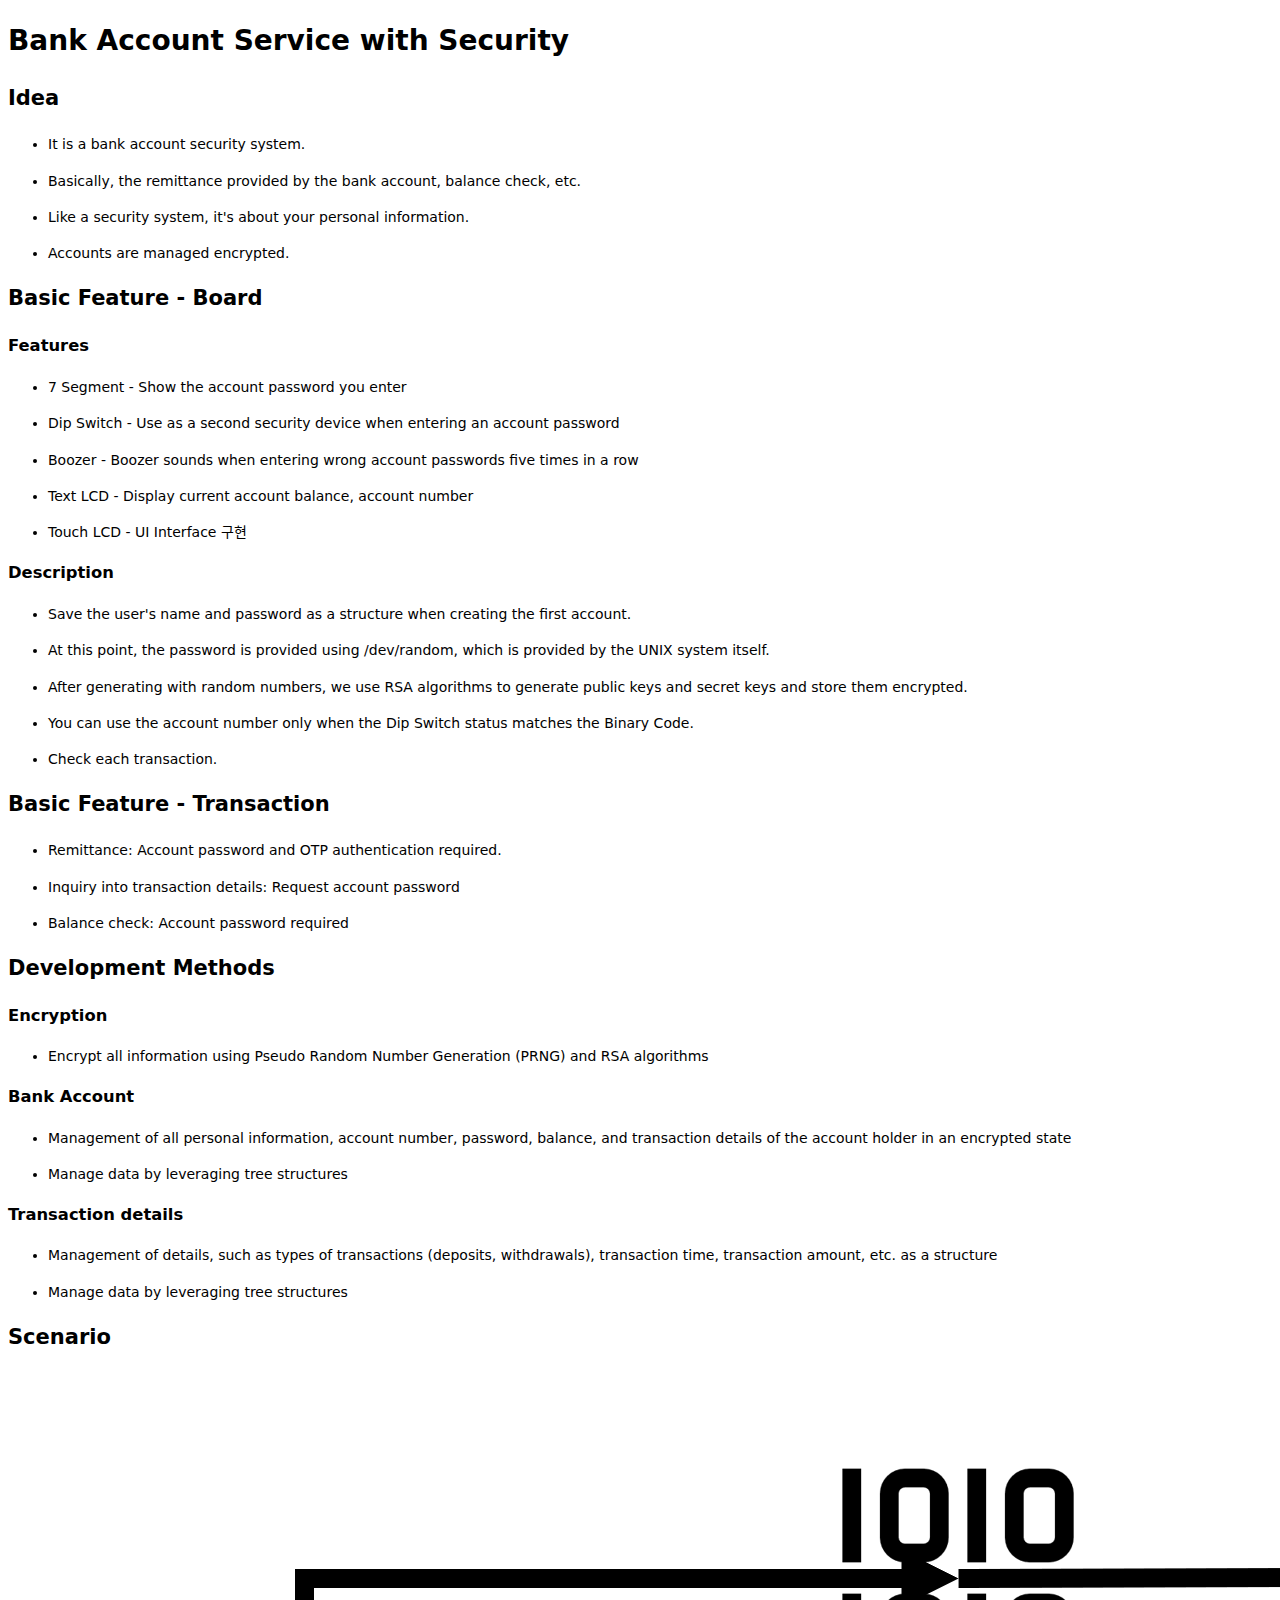
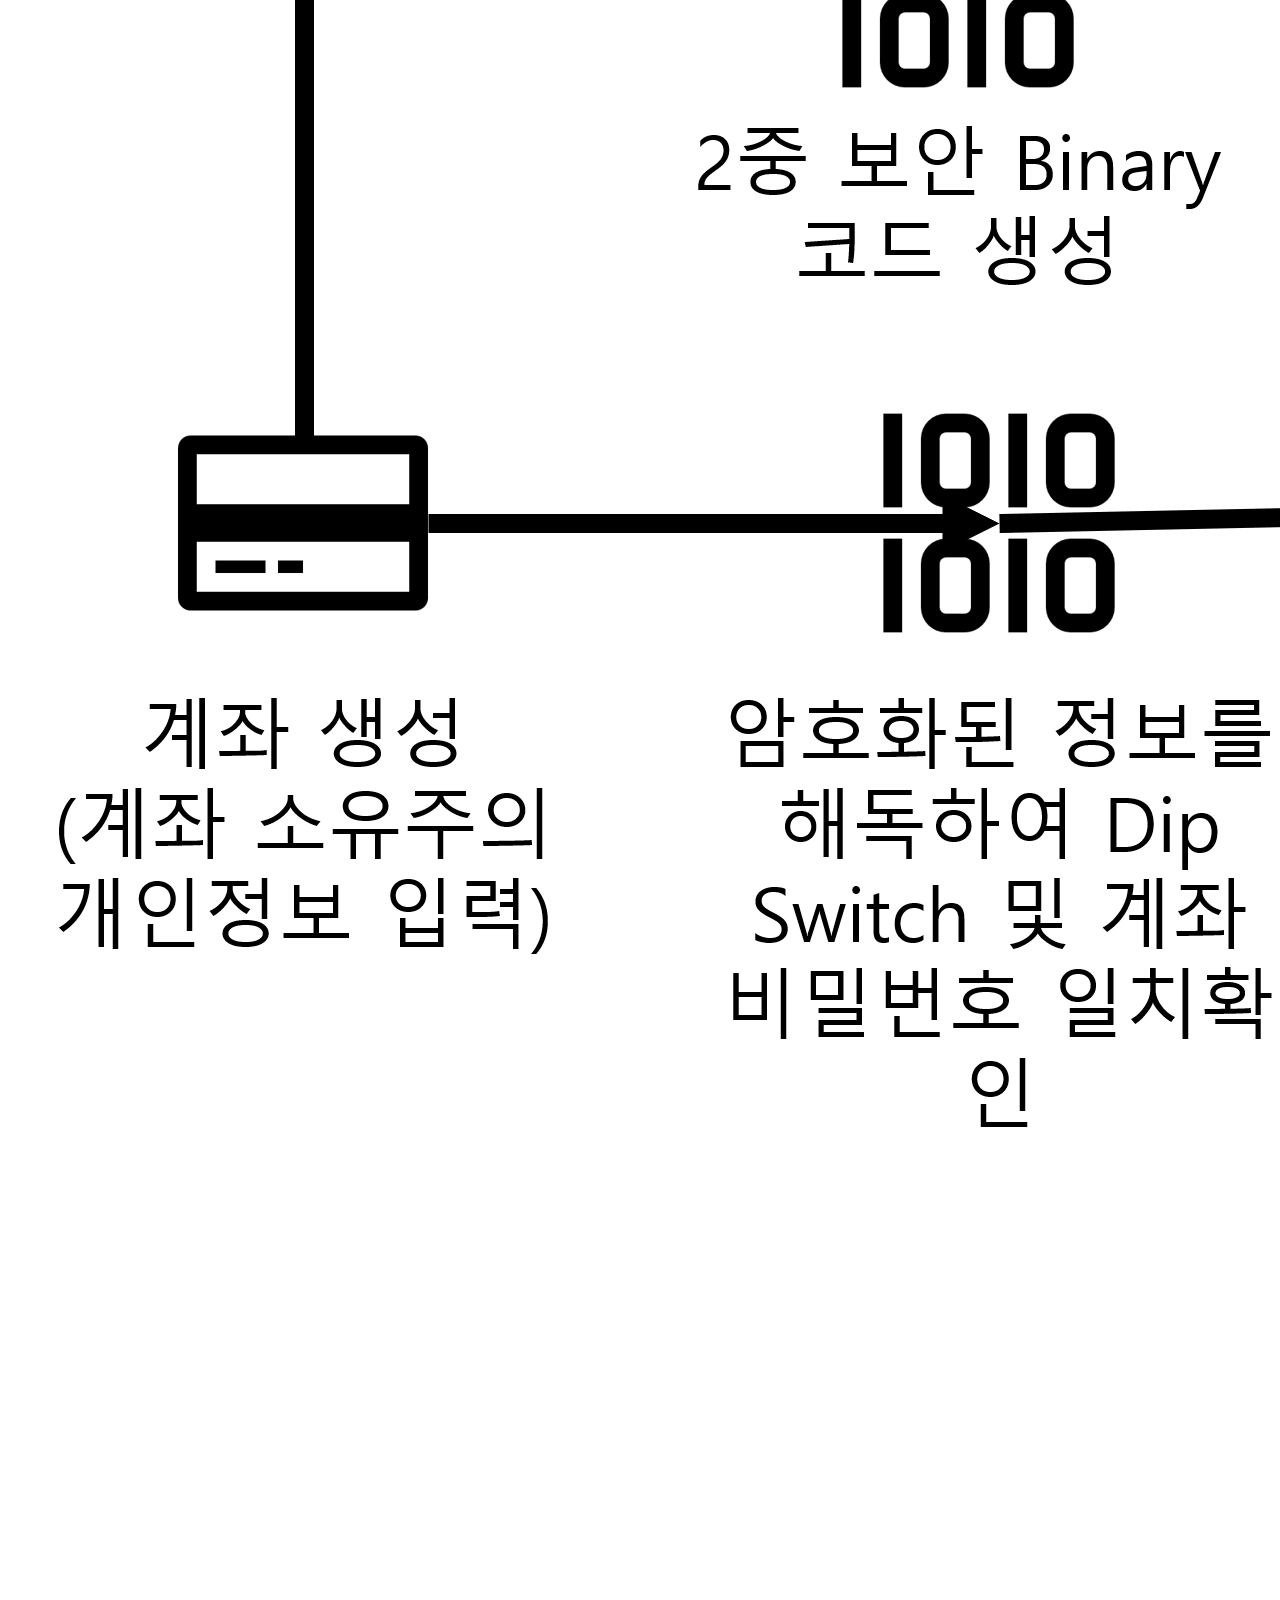
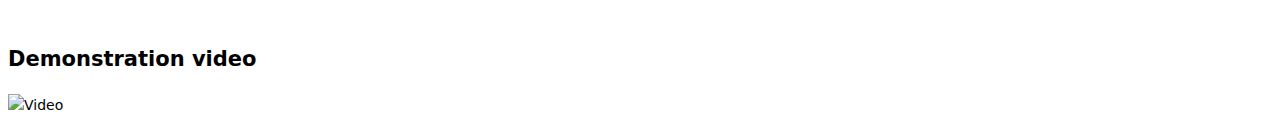
==== AES_Project.html @ 61027843 "Modified AES_Project protfolio link" ====
<!DOCTYPE html>
    <html>
    <head>
        <meta charset="UTF-8">
        <title>Bank Account Service with Security</title>
        <style>
</style>
        
        <link rel="stylesheet" href="https://cdn.jsdelivr.net/gh/Microsoft/vscode/extensions/markdown-language-features/media/markdown.css">
<link rel="stylesheet" href="https://cdn.jsdelivr.net/gh/Microsoft/vscode/extensions/markdown-language-features/media/highlight.css">
<style>
            body {
                font-family: -apple-system, BlinkMacSystemFont, 'Segoe WPC', 'Segoe UI', system-ui, 'Ubuntu', 'Droid Sans', sans-serif;
                font-size: 14px;
                line-height: 1.6;
            }
        </style>
        <style>
.task-list-item { list-style-type: none; } .task-list-item-checkbox { margin-left: -20px; vertical-align: middle; }
</style>
        
        
        
    </head>
    <body class="vscode-body vscode-light">
        <h1 id="bank-account-service-with-security">Bank Account Service with Security</h1>
<h2 id="idea">Idea</h2>
<ul>
<li>
<p>It is a bank account security system.</p>
</li>
<li>
<p>Basically, the remittance provided by the bank account, balance check, etc.</p>
</li>
<li>
<p>Like a security system, it's about your personal information.</p>
</li>
<li>
<p>Accounts are managed encrypted.</p>
</li>
</ul>
<h2 id="basic-feature---board">Basic Feature - Board</h2>
<h3 id="features">Features</h3>
<ul>
<li>
<p>7 Segment - Show the account password you enter</p>
</li>
<li>
<p>Dip Switch - Use as a second security device when entering an account password</p>
</li>
<li>
<p>Boozer - Boozer sounds when entering wrong account passwords five times in a row</p>
</li>
<li>
<p>Text LCD - Display current account balance, account number</p>
</li>
<li>
<p>Touch LCD - UI Interface 구현</p>
</li>
</ul>
<h3 id="description">Description</h3>
<ul>
<li>
<p>Save the user's name and password as a structure when creating the first account.</p>
</li>
<li>
<p>At this point, the password is provided using /dev/random, which is provided by the UNIX system itself.</p>
</li>
<li>
<p>After generating with random numbers, we use RSA algorithms to generate public keys and secret keys and store them encrypted.</p>
</li>
<li>
<p>You can use the account number only when the Dip Switch status matches the Binary Code.</p>
</li>
<li>
<p>Check each transaction.</p>
</li>
</ul>
<h2 id="basic-feature---transaction">Basic Feature - Transaction</h2>
<ul>
<li>
<p>Remittance: Account password and OTP authentication required.</p>
</li>
<li>
<p>Inquiry into transaction details: Request account password</p>
</li>
<li>
<p>Balance check: Account password required</p>
</li>
</ul>
<h2 id="development-methods">Development Methods</h2>
<h3 id="encryption">Encryption</h3>
<ul>
<li>Encrypt all information using Pseudo Random Number Generation (PRNG) and RSA algorithms</li>
</ul>
<h3 id="bank-account">Bank Account</h3>
<ul>
<li>
<p>Management of all personal information, account number, password, balance, and transaction details of the account holder in an encrypted state</p>
</li>
<li>
<p>Manage data by leveraging tree structures</p>
</li>
</ul>
<h3 id="transaction-details">Transaction details</h3>
<ul>
<li>
<p>Management of details, such as types of transactions (deposits, withdrawals), transaction time, transaction amount, etc. as a structure</p>
</li>
<li>
<p>Manage data by leveraging tree structures</p>
</li>
</ul>
<h2 id="scenario">Scenario</h2>
<p><img src="./Scenario.png" alt="Scenario"></p>
<h2 id="demonstration-video">Demonstration video</h2>
<p><img src="./AES_testing_Reduced-min.gif" alt="Video"></p>

    </body>
    </html>
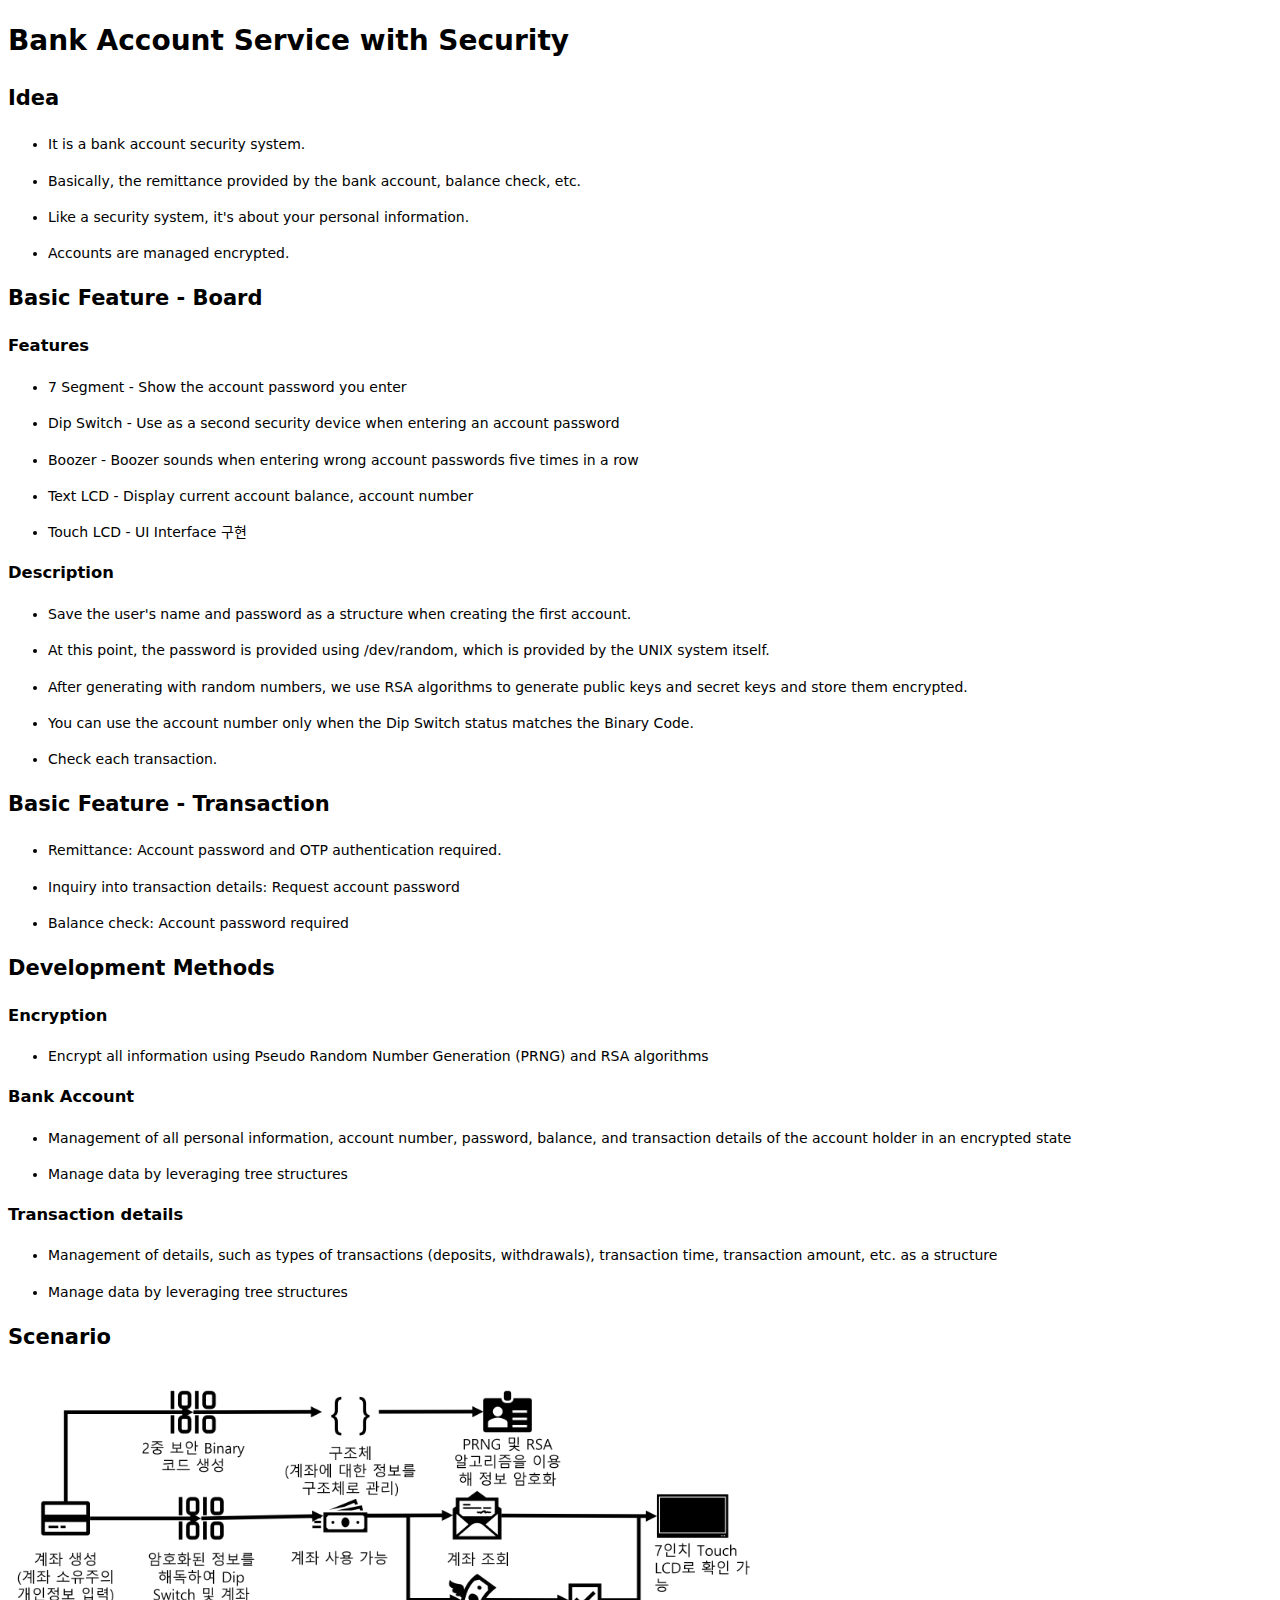
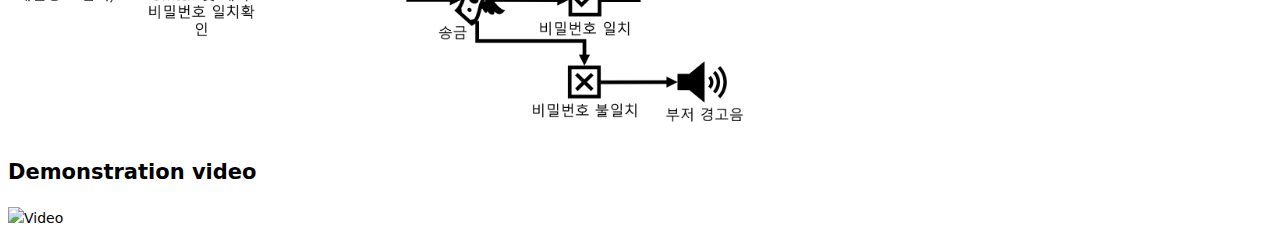
==== commit e6dc297b: "fixed few styling" ====
--- a/AES_Project.html
+++ b/AES_Project.html
@@ -1,120 +1,133 @@
 <!DOCTYPE html>
-    <html>
-    <head>
-        <meta charset="UTF-8">
-        <title>Bank Account Service with Security</title>
-        <style>
-</style>
-        
-        <link rel="stylesheet" href="https://cdn.jsdelivr.net/gh/Microsoft/vscode/extensions/markdown-language-features/media/markdown.css">
-<link rel="stylesheet" href="https://cdn.jsdelivr.net/gh/Microsoft/vscode/extensions/markdown-language-features/media/highlight.css">
-<style>
-            body {
-                font-family: -apple-system, BlinkMacSystemFont, 'Segoe WPC', 'Segoe UI', system-ui, 'Ubuntu', 'Droid Sans', sans-serif;
-                font-size: 14px;
-                line-height: 1.6;
-            }
-        </style>
-        <style>
-.task-list-item { list-style-type: none; } .task-list-item-checkbox { margin-left: -20px; vertical-align: middle; }
-</style>
-        
-        
-        
-    </head>
-    <body class="vscode-body vscode-light">
-        <h1 id="bank-account-service-with-security">Bank Account Service with Security</h1>
-<h2 id="idea">Idea</h2>
-<ul>
-<li>
-<p>It is a bank account security system.</p>
-</li>
-<li>
-<p>Basically, the remittance provided by the bank account, balance check, etc.</p>
-</li>
-<li>
-<p>Like a security system, it's about your personal information.</p>
-</li>
-<li>
-<p>Accounts are managed encrypted.</p>
-</li>
-</ul>
-<h2 id="basic-feature---board">Basic Feature - Board</h2>
-<h3 id="features">Features</h3>
-<ul>
-<li>
-<p>7 Segment - Show the account password you enter</p>
-</li>
-<li>
-<p>Dip Switch - Use as a second security device when entering an account password</p>
-</li>
-<li>
-<p>Boozer - Boozer sounds when entering wrong account passwords five times in a row</p>
-</li>
-<li>
-<p>Text LCD - Display current account balance, account number</p>
-</li>
-<li>
-<p>Touch LCD - UI Interface 구현</p>
-</li>
-</ul>
-<h3 id="description">Description</h3>
-<ul>
-<li>
-<p>Save the user's name and password as a structure when creating the first account.</p>
-</li>
-<li>
-<p>At this point, the password is provided using /dev/random, which is provided by the UNIX system itself.</p>
-</li>
-<li>
-<p>After generating with random numbers, we use RSA algorithms to generate public keys and secret keys and store them encrypted.</p>
-</li>
-<li>
-<p>You can use the account number only when the Dip Switch status matches the Binary Code.</p>
-</li>
-<li>
-<p>Check each transaction.</p>
-</li>
-</ul>
-<h2 id="basic-feature---transaction">Basic Feature - Transaction</h2>
-<ul>
-<li>
-<p>Remittance: Account password and OTP authentication required.</p>
-</li>
-<li>
-<p>Inquiry into transaction details: Request account password</p>
-</li>
-<li>
-<p>Balance check: Account password required</p>
-</li>
-</ul>
-<h2 id="development-methods">Development Methods</h2>
-<h3 id="encryption">Encryption</h3>
-<ul>
-<li>Encrypt all information using Pseudo Random Number Generation (PRNG) and RSA algorithms</li>
-</ul>
-<h3 id="bank-account">Bank Account</h3>
-<ul>
-<li>
-<p>Management of all personal information, account number, password, balance, and transaction details of the account holder in an encrypted state</p>
-</li>
-<li>
-<p>Manage data by leveraging tree structures</p>
-</li>
-</ul>
-<h3 id="transaction-details">Transaction details</h3>
-<ul>
-<li>
-<p>Management of details, such as types of transactions (deposits, withdrawals), transaction time, transaction amount, etc. as a structure</p>
-</li>
-<li>
-<p>Manage data by leveraging tree structures</p>
-</li>
-</ul>
-<h2 id="scenario">Scenario</h2>
-<p><img src="./Scenario.png" alt="Scenario"></p>
-<h2 id="demonstration-video">Demonstration video</h2>
-<p><img src="./AES_testing_Reduced-min.gif" alt="Video"></p>
+<html>
 
-    </body>
-    </html>+<head>
+    <meta charset="UTF-8">
+    <title>Bank Account Service with Security</title>
+    <style>
+    </style>
+
+    <link rel="stylesheet"
+        href="https://cdn.jsdelivr.net/gh/Microsoft/vscode/extensions/markdown-language-features/media/markdown.css">
+    <link rel="stylesheet"
+        href="https://cdn.jsdelivr.net/gh/Microsoft/vscode/extensions/markdown-language-features/media/highlight.css">
+    <style>
+        body {
+            font-family: -apple-system, BlinkMacSystemFont, 'Segoe WPC', 'Segoe UI', system-ui, 'Ubuntu', 'Droid Sans', sans-serif;
+            font-size: 14px;
+            line-height: 1.6;
+        }
+    </style>
+    <style>
+        .task-list-item {
+            list-style-type: none;
+        }
+
+        .task-list-item-checkbox {
+            margin-left: -20px;
+            vertical-align: middle;
+        }
+    </style>
+</head>
+
+<body class="vscode-body vscode-light">
+    <h1 id="bank-account-service-with-security">Bank Account Service with Security</h1>
+    <h2 id="idea">Idea</h2>
+    <ul>
+        <li>
+            <p>It is a bank account security system.</p>
+        </li>
+        <li>
+            <p>Basically, the remittance provided by the bank account, balance check, etc.</p>
+        </li>
+        <li>
+            <p>Like a security system, it's about your personal information.</p>
+        </li>
+        <li>
+            <p>Accounts are managed encrypted.</p>
+        </li>
+    </ul>
+    <h2 id="basic-feature---board">Basic Feature - Board</h2>
+    <h3 id="features">Features</h3>
+    <ul>
+        <li>
+            <p>7 Segment - Show the account password you enter</p>
+        </li>
+        <li>
+            <p>Dip Switch - Use as a second security device when entering an account password</p>
+        </li>
+        <li>
+            <p>Boozer - Boozer sounds when entering wrong account passwords five times in a row</p>
+        </li>
+        <li>
+            <p>Text LCD - Display current account balance, account number</p>
+        </li>
+        <li>
+            <p>Touch LCD - UI Interface 구현</p>
+        </li>
+    </ul>
+    <h3 id="description">Description</h3>
+    <ul>
+        <li>
+            <p>Save the user's name and password as a structure when creating the first account.</p>
+        </li>
+        <li>
+            <p>At this point, the password is provided using /dev/random, which is provided by the UNIX system itself.
+            </p>
+        </li>
+        <li>
+            <p>After generating with random numbers, we use RSA algorithms to generate public keys and secret keys and
+                store them encrypted.</p>
+        </li>
+        <li>
+            <p>You can use the account number only when the Dip Switch status matches the Binary Code.</p>
+        </li>
+        <li>
+            <p>Check each transaction.</p>
+        </li>
+    </ul>
+    <h2 id="basic-feature---transaction">Basic Feature - Transaction</h2>
+    <ul>
+        <li>
+            <p>Remittance: Account password and OTP authentication required.</p>
+        </li>
+        <li>
+            <p>Inquiry into transaction details: Request account password</p>
+        </li>
+        <li>
+            <p>Balance check: Account password required</p>
+        </li>
+    </ul>
+    <h2 id="development-methods">Development Methods</h2>
+    <h3 id="encryption">Encryption</h3>
+    <ul>
+        <li>Encrypt all information using Pseudo Random Number Generation (PRNG) and RSA algorithms</li>
+    </ul>
+    <h3 id="bank-account">Bank Account</h3>
+    <ul>
+        <li>
+            <p>Management of all personal information, account number, password, balance, and transaction details of the
+                account holder in an encrypted state</p>
+        </li>
+        <li>
+            <p>Manage data by leveraging tree structures</p>
+        </li>
+    </ul>
+    <h3 id="transaction-details">Transaction details</h3>
+    <ul>
+        <li>
+            <p>Management of details, such as types of transactions (deposits, withdrawals), transaction time,
+                transaction amount, etc. as a structure</p>
+        </li>
+        <li>
+            <p>Manage data by leveraging tree structures</p>
+        </li>
+    </ul>
+    <h2 id="scenario">Scenario</h2>
+    <p><img src="./Scenario.png" alt="Scenario" style="max-width: 60%"></p>
+    <h2 id="demonstration-video">Demonstration video</h2>
+    <p><img src="./AES_testing_Reduced-min.gif" alt="Video"></p>
+
+</body>
+
+</html>